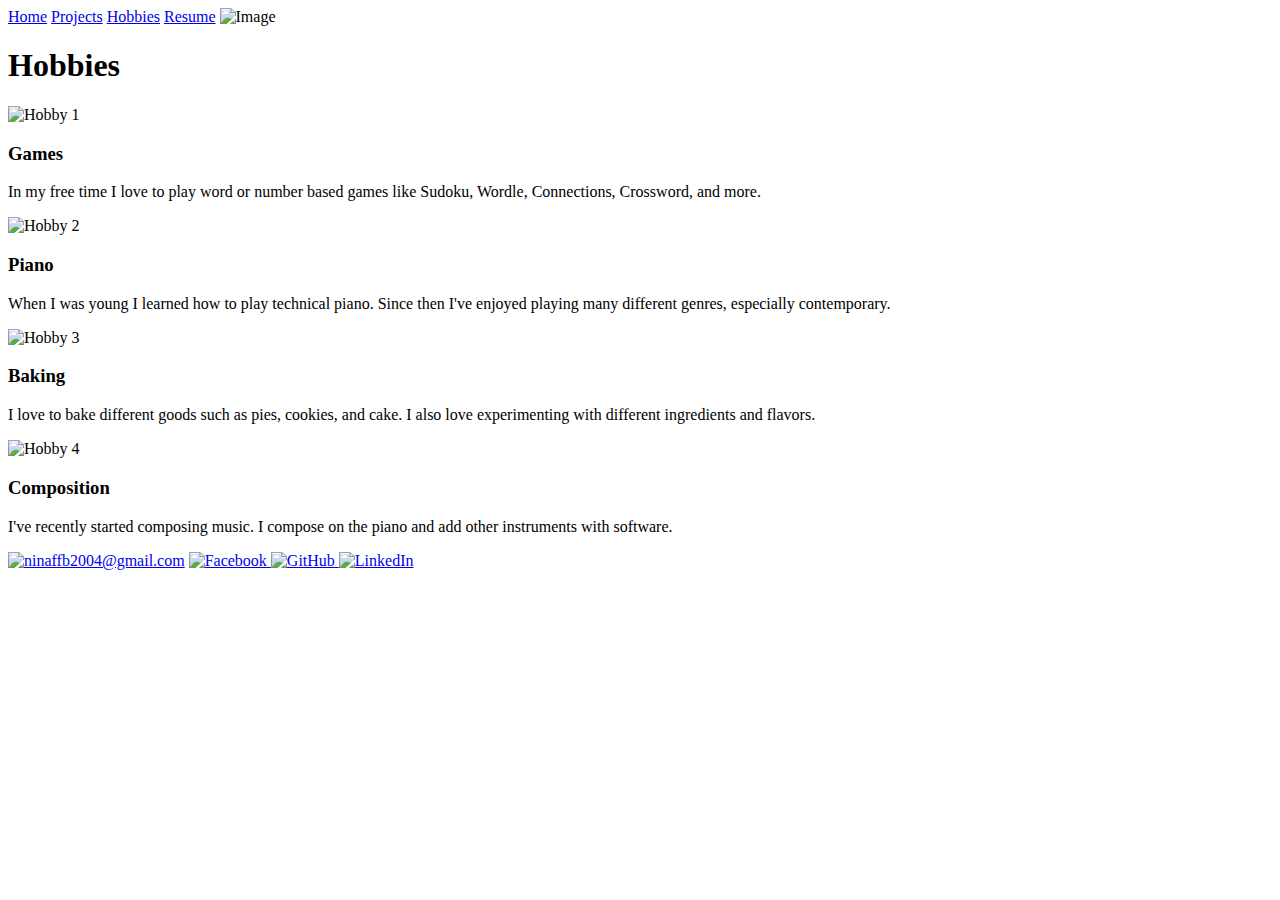
==== hobbies.html @ 8dc7684d "Create hobbies.html" ====
<!DOCTYPE html>
<html lang="en">
<head>
    <meta charset="UTF-8">
    <meta name="viewport" content="width=device-width, initial-scale=1.0">
    <title>Hobbies</title>
    <link rel="stylesheet" href="../resources/css/hobbiesStyles.css">
</head>
<body>
    <div class="navbar">
        <a href="home.html">Home</a>
        <a href="projects.html">Projects</a>
        <a href="hobbies.html">Hobbies</a>
        <a href="resume.html">Resume</a>
        <img src="../resources/img/cuBoulderIcon.png" alt="Image" class="navbar-image">
    </div>
    <header>
        <h1>Hobbies</h1>
    </header>

    <div class="grid-container">
        <div class="grid-item">
            <img src="../resources/img/sudokuHobby.png" alt="Hobby 1" style = "width: 80%; height:50%;">
            <h3>Games</h3>
            <p>In my free time I love to play word or number based games like Sudoku, Wordle, Connections, Crossword, and more.</p>
        </div>
        <div class="grid-item">
            <img src="../resources/img/pianoHobby.jpg" alt="Hobby 2" style = "width: 80%; height:50%;">
            <h3>Piano</h3>
            <p>When I was young I learned how to play technical piano. Since then I've enjoyed playing many different genres, especially contemporary.</p>
        </div>
        <div class="grid-item">
            <img src="../resources/img/BakingHobby.png" alt="Hobby 3" style = "width: 80%; height:50%;">
            <h3>Baking</h3>
            <p>I love to bake different goods such as pies, cookies, and cake. I also love experimenting with different ingredients and flavors.</p>
        </div>
        <div class="grid-item">
            <img src="../resources/img/composingHobby.png" alt="Hobby 4" style = "width: 80%; height:50%;">
            <h3>Composition</h3>
            <p>I've recently started composing music. I compose on the piano 
                and add other instruments with software.
            </p>
        </div>
    </div>
    <footer class = "footer">
        <a href="mailto:ninaffb2004@gmail.com">
            <img src="../resources/img/mailIcon2.jpg" alt="ninaffb2004@gmail.com" style = "width: 30px; height:25px;"></a>
        <a href="https://www.facebook.com/christina.fernandez.7509/" target="_blank">
            <img src="../resources/img/faceBookIcon.png" alt="Facebook" style = "width:30px; height: 30px;">
        </a>
        <a href="https://github.com/ninaffb04" target="_blank">
            <img src="../resources/img/gitHubIcon.png" alt="GitHub" style = "width: 40px; height:30px;">
        </a>
        <a href="https://www.linkedin.com/in/christina-fernandez-6b86622b1/" target="_blank">
            <img src="../resources/img/linkedInIcon.png" alt="LinkedIn" style = "width: 30px; height:30px;">
        </a>
    </footer>
</body>
</html>
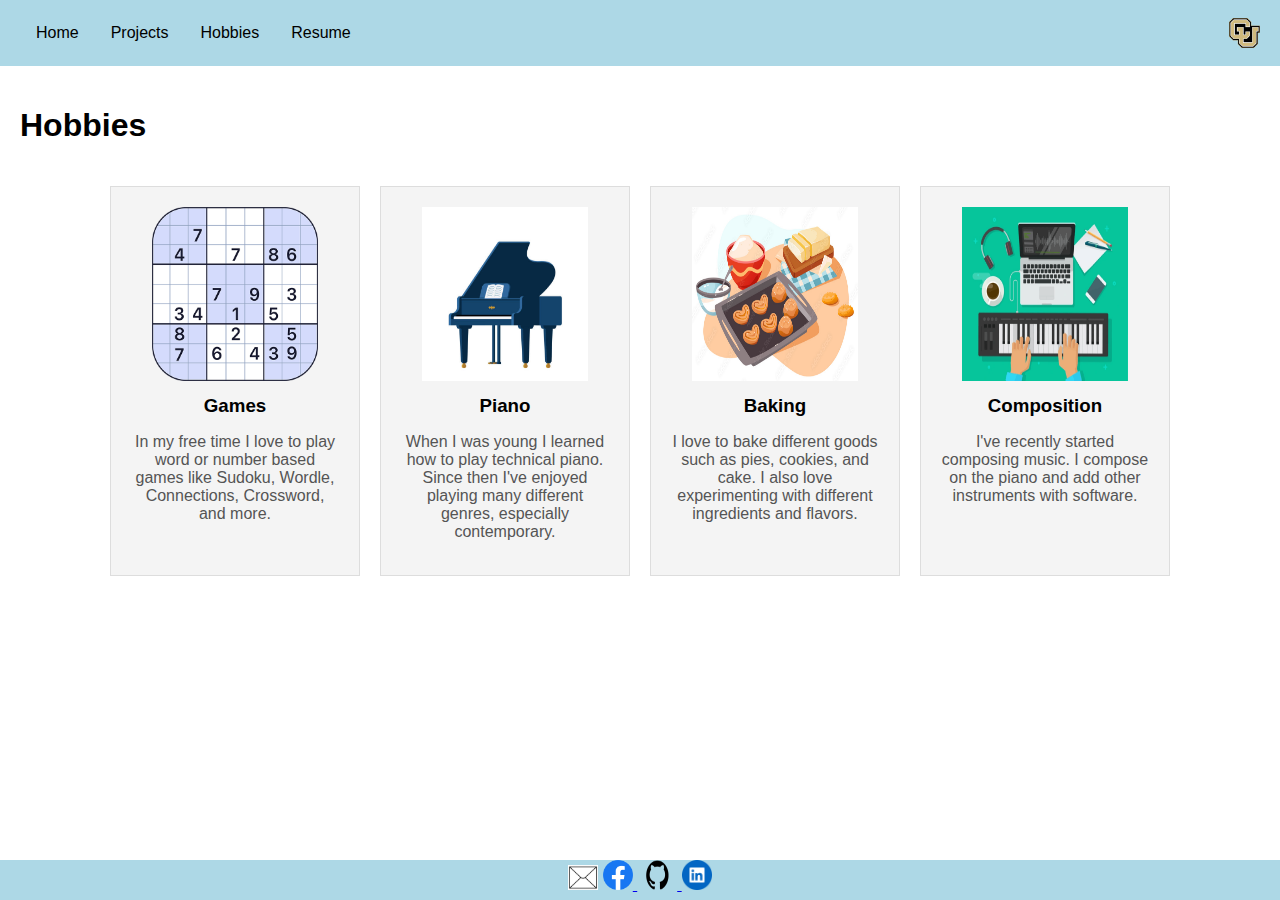
==== commit 10fa2467: "Update hobbies.html" ====
--- a/hobbies.html
+++ b/hobbies.html
@@ -4,7 +4,7 @@
     <meta charset="UTF-8">
     <meta name="viewport" content="width=device-width, initial-scale=1.0">
     <title>Hobbies</title>
-    <link rel="stylesheet" href="../resources/css/hobbiesStyles.css">
+    <link rel="stylesheet" href="hobbiesStyles.css">
 </head>
 <body>
     <div class="navbar">
@@ -12,7 +12,7 @@
         <a href="projects.html">Projects</a>
         <a href="hobbies.html">Hobbies</a>
         <a href="resume.html">Resume</a>
-        <img src="../resources/img/cuBoulderIcon.png" alt="Image" class="navbar-image">
+        <img src="img/cuBoulderIcon.png" alt="Image" class="navbar-image">
     </div>
     <header>
         <h1>Hobbies</h1>
@@ -20,22 +20,22 @@
 
     <div class="grid-container">
         <div class="grid-item">
-            <img src="../resources/img/sudokuHobby.png" alt="Hobby 1" style = "width: 80%; height:50%;">
+            <img src="img/sudokuHobby.png" alt="Hobby 1" style = "width: 80%; height:50%;">
             <h3>Games</h3>
             <p>In my free time I love to play word or number based games like Sudoku, Wordle, Connections, Crossword, and more.</p>
         </div>
         <div class="grid-item">
-            <img src="../resources/img/pianoHobby.jpg" alt="Hobby 2" style = "width: 80%; height:50%;">
+            <img src="img/pianoHobby.jpg" alt="Hobby 2" style = "width: 80%; height:50%;">
             <h3>Piano</h3>
             <p>When I was young I learned how to play technical piano. Since then I've enjoyed playing many different genres, especially contemporary.</p>
         </div>
         <div class="grid-item">
-            <img src="../resources/img/BakingHobby.png" alt="Hobby 3" style = "width: 80%; height:50%;">
+            <img src="img/BakingHobby.png" alt="Hobby 3" style = "width: 80%; height:50%;">
             <h3>Baking</h3>
             <p>I love to bake different goods such as pies, cookies, and cake. I also love experimenting with different ingredients and flavors.</p>
         </div>
         <div class="grid-item">
-            <img src="../resources/img/composingHobby.png" alt="Hobby 4" style = "width: 80%; height:50%;">
+            <img src="img/composingHobby.png" alt="Hobby 4" style = "width: 80%; height:50%;">
             <h3>Composition</h3>
             <p>I've recently started composing music. I compose on the piano 
                 and add other instruments with software.
@@ -44,15 +44,15 @@
     </div>
     <footer class = "footer">
         <a href="mailto:ninaffb2004@gmail.com">
-            <img src="../resources/img/mailIcon2.jpg" alt="ninaffb2004@gmail.com" style = "width: 30px; height:25px;"></a>
+            <img src="img/mailIcon2.jpg" alt="ninaffb2004@gmail.com" style = "width: 30px; height:25px;"></a>
         <a href="https://www.facebook.com/christina.fernandez.7509/" target="_blank">
-            <img src="../resources/img/faceBookIcon.png" alt="Facebook" style = "width:30px; height: 30px;">
+            <img src="img/faceBookIcon.png" alt="Facebook" style = "width:30px; height: 30px;">
         </a>
         <a href="https://github.com/ninaffb04" target="_blank">
-            <img src="../resources/img/gitHubIcon.png" alt="GitHub" style = "width: 40px; height:30px;">
+            <img src="img/gitHubIcon.png" alt="GitHub" style = "width: 40px; height:30px;">
         </a>
         <a href="https://www.linkedin.com/in/christina-fernandez-6b86622b1/" target="_blank">
-            <img src="../resources/img/linkedInIcon.png" alt="LinkedIn" style = "width: 30px; height:30px;">
+            <img src="img/linkedInIcon.png" alt="LinkedIn" style = "width: 30px; height:30px;">
         </a>
     </footer>
 </body>
--- a/hobbiesStyles.css
+++ b/hobbiesStyles.css
@@ -0,0 +1,70 @@
+.navbar {
+    display:flex; /* Use Flexbox for proper alignment */
+    justify-content:space-between; /* Pushes content apart */
+    align-items: center; /* Centers items vertically */
+    background-color: lightblue;
+    padding: 10px 20px; /* Adds some spacing */
+}
+.navbar a {
+    text-decoration: none;
+    color: black;
+    padding: 14px 16px;
+}
+    
+.navbar a:hover {
+    background-color: #ddd;
+    color: black;
+}
+    
+.navbar-image {
+    margin-left: auto; /* Pushes icon to the right */
+    height: 30px;
+}
+
+body {
+    font-family: Cambria, sans-serif;
+    margin: 0;
+    padding: 0;
+    box-sizing: border-box;
+    min-height: 100vh;
+}
+header {
+    text-align: left;
+    padding: 20px;
+    color: black;
+}
+.grid-container {
+    display: grid;
+    grid-gap: 20px;
+    grid-template-columns: repeat(auto-fill, 250px);
+    justify-content: center;
+}
+.grid-item {
+    background-color: #f4f4f4;
+    padding: 20px;
+    height: 90%;
+    border: 1px solid #ddd;
+    text-align: center;
+
+}
+.grid-item img {
+    width: 100%;
+    height: 70%;
+}
+.grid-item h3 {
+    margin: 10px 0;
+}
+.grid-item p {
+    padding-bottom: 20px;
+    color: #555;
+}
+
+.footer{
+    background-color: lightblue;
+    position: fixed;
+    bottom: 0;
+    width: 100%;
+    height: 2.5rem;
+    text-align: center;
+
+}
